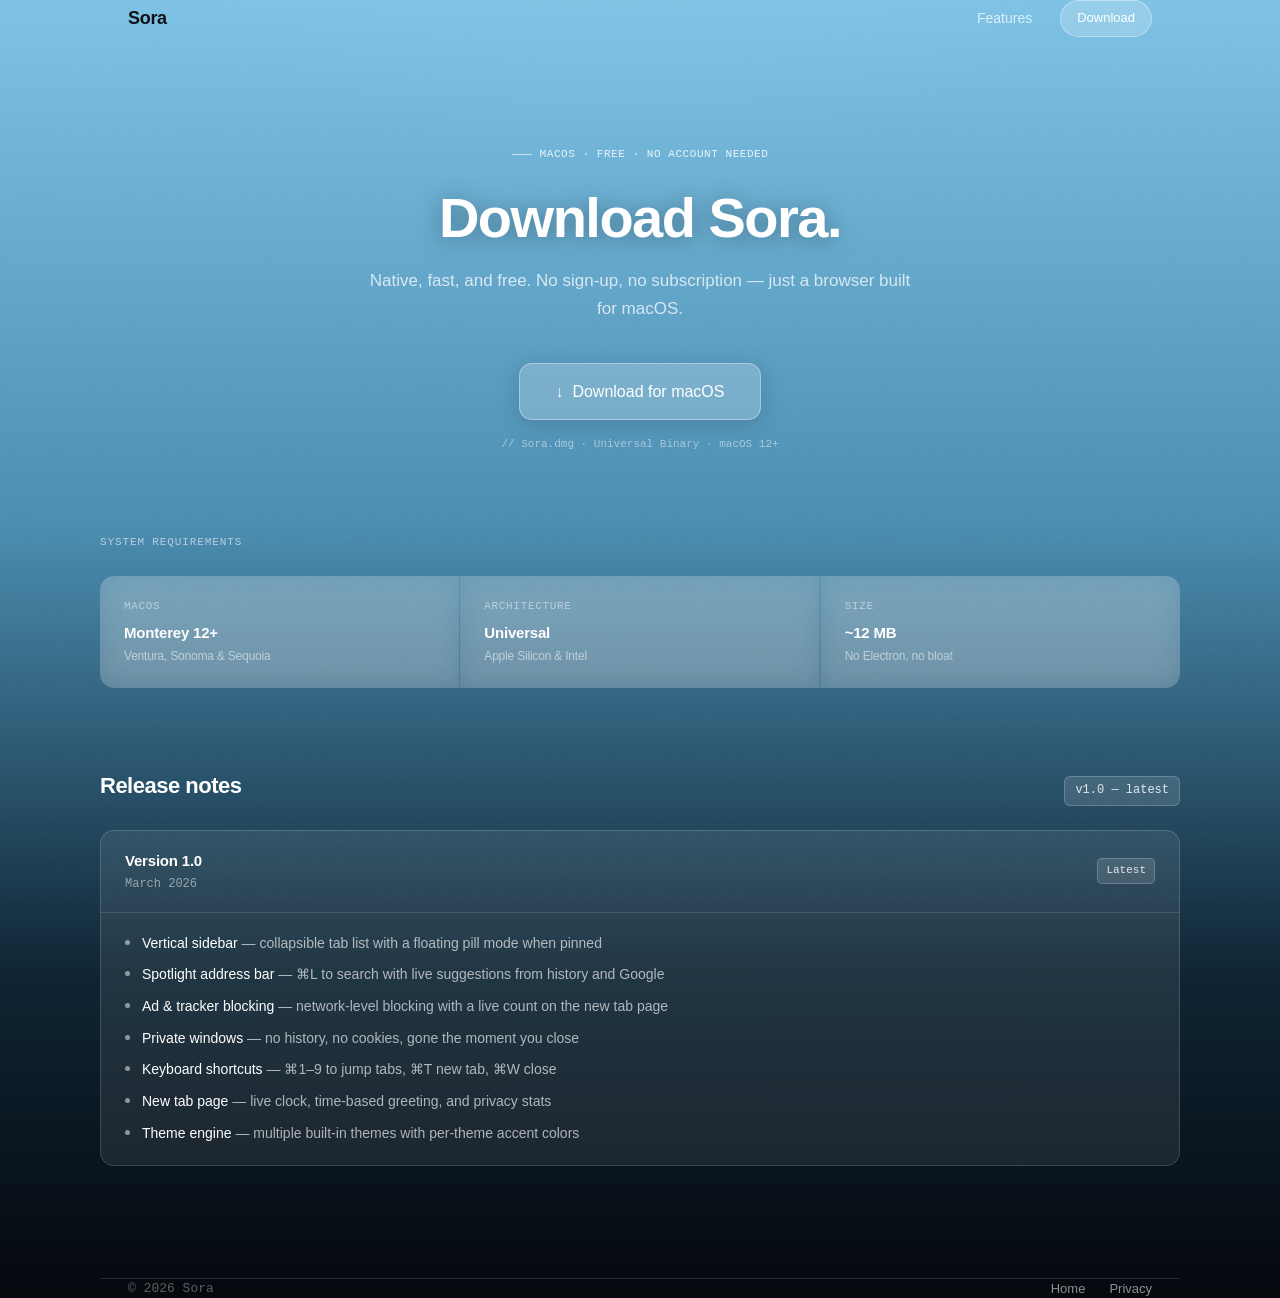
==== download.html @ 9ef70388 "Update download.html" ====
<!doctype html>
<html lang="en">
<head>
  <meta charset="utf-8" />
  <meta name="viewport" content="width=device-width, initial-scale=1" />
  <title>Download Sora — macOS browser</title>
  <meta name="description" content="Download Sora for macOS. Free, native, and built with SwiftUI." />
  <meta property="og:title" content="Download Sora — macOS browser" />
  <meta property="og:description" content="Free, native macOS browser built with SwiftUI." />
  <meta property="og:type" content="website" />
  <link rel="icon" href="favicon.ico" />
  <style>
    /* ── Tokens ─────────────────────────────────────────── */
    :root {
      --bg:        #0b0d12;
      --bg2:       rgba(0,0,0,0.2);
      --border:    rgba(255,255,255,0.12);
      --text:      #0d1117;
      --muted:     rgba(10,20,40,0.65);
      --accent:    #1a56db;
      --accent2:   #1e3a8a;
      --radius:    14px;
      --mono:      'SF Mono', 'Fira Code', 'Cascadia Code', monospace;
    }

    *, *::before, *::after { box-sizing: border-box; margin: 0; padding: 0; }
    html { scroll-behavior: smooth; }
    body {
      background:
        radial-gradient(800px 500px at 50% -10%, rgba(140,200,230,.35), transparent 60%),
        linear-gradient(
          to bottom,
          #7ec3e6 0%,
          #4c8fb3 40%,
          #0f2534 75%,
          #05080d 100%
        );
      color: var(--text);
      font-family: -apple-system, 'Helvetica Neue', sans-serif;
      font-size: 16px;
      line-height: 1.6;
      -webkit-font-smoothing: antialiased;
      overflow-x: hidden;
    }
    a { color: inherit; text-decoration: none; }

    .wrap { max-width: 1080px; margin: 0 auto; padding: 0 28px; }

    header {
      display: flex;
      align-items: center;
      justify-content: space-between;
      padding-top: 28px;
      padding-bottom: 28px;
    }
    .brand { font-size: 18px; font-weight: 600; letter-spacing: -0.3px; color: var(--text); opacity: 0; animation: fadeUp 0.5s ease forwards; }
    nav { display: flex; align-items: center; gap: 28px; opacity: 0; animation: fadeUp 0.5s ease 0.1s forwards; }
    nav a { font-size: 14px; color: rgba(255,255,255,0.75); transition: color 0.2s; }
    nav a:hover { color: #ffffff; }
    nav .pill {
      background: rgba(255,255,255,0.2);
      border: 1px solid rgba(255,255,255,0.35);
      backdrop-filter: blur(12px);
      -webkit-backdrop-filter: blur(12px);
      color: #ffffff;
      padding: 7px 16px;
      border-radius: 999px;
      font-size: 13px;
      font-weight: 500;
      transition: background 0.2s, border-color 0.2s;
    }
    nav .pill:hover { background: rgba(255,255,255,0.3); border-color: rgba(255,255,255,0.5); }

    .btn {
      display: inline-flex;
      align-items: center;
      justify-content: center;
      gap: 8px;
      padding: 12px 24px;
      border-radius: 10px;
      font-size: 14px;
      font-weight: 500;
      transition: transform 0.15s, box-shadow 0.15s;
      cursor: pointer;
      white-space: nowrap;
    }
    .btn:hover { transform: translateY(-1px); }
    .btn:active { transform: translateY(0); }
    .btn.primary {
      background: rgba(255,255,255,0.2);
      color: #ffffff;
      border: 1px solid rgba(255,255,255,0.35);
      backdrop-filter: blur(12px);
      -webkit-backdrop-filter: blur(12px);
      box-shadow: 0 4px 24px rgba(0,0,0,0.15);
    }
    .btn.primary:hover { background: rgba(255,255,255,0.3); border-color: rgba(255,255,255,0.5); box-shadow: 0 8px 32px rgba(0,0,0,0.2); }
    .btn.ghost {
      background: rgba(255,255,255,0.08);
      color: rgba(255,255,255,0.85);
      border: 1px solid rgba(255,255,255,0.2);
      backdrop-filter: blur(12px);
      -webkit-backdrop-filter: blur(12px);
    }
    .btn.ghost:hover { background: rgba(255,255,255,0.18); color: #ffffff; border-color: rgba(255,255,255,0.4); }
    .btn.full { width: 100%; justify-content: center; }
    .btn.large { padding: 15px 36px; font-size: 16px; border-radius: 13px; }

    .fine { font-size: 11px; color: rgba(255,255,255,0.5); font-family: var(--mono); }

    /* Cards */
    .card {
      background: rgba(255,255,255,0.1);
      border: 1px solid rgba(255,255,255,0.2);
      border-radius: var(--radius);
      padding: 28px;
      backdrop-filter: blur(12px);
      -webkit-backdrop-filter: blur(12px);
      transition: border-color 0.2s, transform 0.2s;
      position: relative;
      overflow: hidden;
    }
    .card::before {
      content: '';
      position: absolute;
      top: 0; left: 0; right: 0;
      height: 1px;
      background: linear-gradient(90deg, transparent, rgba(255,255,255,0.3), transparent);
      opacity: 0;
      transition: opacity 0.3s;
    }
    .card:hover { border-color: rgba(255,255,255,0.4); transform: translateY(-2px); }
    .card:hover::before { opacity: 1; }
    .card h3 { font-size: 16px; font-weight: 600; letter-spacing: -0.2px; margin-bottom: 8px; color: #ffffff; }
    .card p { font-size: 14px; color: rgba(255,255,255,0.65); line-height: 1.6; }

    footer {
      border-top: 1px solid rgba(255,255,255,0.12);
      padding: 32px 0;
      display: flex;
      align-items: center;
      justify-content: space-between;
    }
    .copy { font-size: 13px; font-family: var(--mono); color: rgba(255,255,255,0.35); }
    .footerLinks { display: flex; gap: 24px; }
    .footerLinks a { font-size: 13px; color: rgba(255,255,255,0.55); transition: color 0.2s; }
    .footerLinks a:hover { color: #ffffff; }

    body::after {
      content: '';
      position: fixed;
      inset: 0;
      background-image: url("data:image/svg+xml,%3Csvg viewBox='0 0 256 256' xmlns='http://www.w3.org/2000/svg'%3E%3Cfilter id='noise'%3E%3CfeTurbulence type='fractalNoise' baseFrequency='0.9' numOctaves='4' stitchTiles='stitch'/%3E%3C/filter%3E%3Crect width='100%25' height='100%25' filter='url(%23noise)' opacity='0.04'/%3E%3C/svg%3E");
      pointer-events: none;
      opacity: 0.35;
      z-index: 999;
    }

    @keyframes fadeUp {
      from { opacity: 0; transform: translateY(14px); }
      to   { opacity: 1; transform: translateY(0); }
    }

    @media (max-width: 768px) {
      footer { flex-direction: column; gap: 16px; text-align: center; }
    }

    /* ── Download page ── */
    .downloadHero {
      padding: 100px 0 80px;
      text-align: center;
      max-width: 560px;
      margin: 0 auto;
    }
    .downloadHero .tag { justify-content: center; margin-bottom: 24px; }
    .downloadHero h1 {
      font-size: clamp(36px, 5vw, 56px);
      font-weight: 700;
      letter-spacing: -1.5px;
      line-height: 1.1;
      margin-bottom: 18px;
      color: #ffffff;
      text-shadow: 0 2px 24px rgba(0,0,0,0.35);
      opacity: 0;
      animation: fadeUp 0.55s ease 0.18s forwards;
    }
    .downloadHero h1 em { font-style: normal; }
    .downloadHero .sub { max-width: 100%; text-align: center; margin-bottom: 40px; color: rgba(255,255,255,0.75); font-size: 17px; line-height: 1.65; opacity: 0; animation: fadeUp 0.55s ease 0.26s forwards; }
    .downloadHero .cta { justify-content: center; margin-bottom: 16px; opacity: 0; animation: fadeUp 0.55s ease 0.33s forwards; }
    .downloadHero .fine { text-align: center; opacity: 0; animation: fadeUp 0.5s ease 0.40s forwards; }

    .tag {
      display: inline-flex;
      align-items: center;
      gap: 8px;
      font-family: var(--mono);
      font-size: 11px;
      color: rgba(255,255,255,0.85);
      letter-spacing: 0.05em;
      text-transform: uppercase;
      margin-bottom: 20px;
      opacity: 0;
      animation: fadeUp 0.5s ease 0.1s forwards;
    }
    .tag::before { content: ''; width: 20px; height: 1px; background: rgba(255,255,255,0.6); }

    .requirements { padding: 0 0 80px; opacity: 0; animation: fadeUp 0.55s ease 0.45s forwards; }
    .sectionLabel { font-family: var(--mono); font-size: 11px; color: rgba(255,255,255,0.6); text-transform: uppercase; letter-spacing: 0.08em; margin-bottom: 24px; }

    .reqGrid {
      display: grid; grid-template-columns: repeat(3,1fr);
      gap: 1px; background: rgba(255,255,255,0.12);
      border-radius: 14px; overflow: hidden;
    }
    .reqItem { background: rgba(255,255,255,0.08); backdrop-filter: blur(12px); -webkit-backdrop-filter: blur(12px); padding: 22px 24px; }
    .reqItem .k { font-size: 11px; font-family: var(--mono); color: rgba(255,255,255,0.5); text-transform: uppercase; letter-spacing: 0.06em; margin-bottom: 6px; }
    .reqItem .v { font-size: 15px; font-weight: 600; color: #ffffff; letter-spacing: -0.2px; }
    .reqItem .v small { font-size: 12px; font-weight: 400; color: rgba(255,255,255,0.55); display: block; margin-top: 2px; }

    .changelog { padding: 0 0 100px; opacity: 0; animation: fadeUp 0.55s ease 0.52s forwards; }
    .changelogHeader { display: flex; align-items: baseline; justify-content: space-between; margin-bottom: 24px; }
    .changelogHeader h2 { font-size: 22px; font-weight: 700; letter-spacing: -0.5px; color: #ffffff; }
    .versionBadge { font-family: var(--mono); font-size: 12px; color: rgba(255,255,255,0.85); background: rgba(255,255,255,0.12); border: 1px solid rgba(255,255,255,0.2); padding: 4px 10px; border-radius: 6px; }

    .release { background: rgba(255,255,255,0.08); border: 1px solid rgba(255,255,255,0.15); border-radius: 14px; overflow: hidden; margin-bottom: 12px; backdrop-filter: blur(12px); -webkit-backdrop-filter: blur(12px); }
    .releaseHeader { display: flex; align-items: center; justify-content: space-between; padding: 18px 24px; border-bottom: 1px solid rgba(255,255,255,0.12); }
    .releaseVersion { font-size: 15px; font-weight: 600; letter-spacing: -0.2px; color: #ffffff; }
    .releaseDate { font-size: 12px; font-family: var(--mono); color: rgba(255,255,255,0.5); margin-top: 2px; }
    .releaseLatest { font-size: 11px; font-family: var(--mono); color: rgba(255,255,255,0.85); background: rgba(255,255,255,0.12); border: 1px solid rgba(255,255,255,0.2); padding: 3px 8px; border-radius: 5px; }
    .releaseBody { padding: 20px 24px; display: flex; flex-direction: column; gap: 10px; }
    .releaseItem { display: flex; align-items: flex-start; gap: 12px; font-size: 14px; color: rgba(255,255,255,0.65); line-height: 1.55; }
    .releaseItem::before { content: ''; width: 5px; height: 5px; border-radius: 50%; background: rgba(255,255,255,0.5); margin-top: 7px; flex-shrink: 0; }
    .releaseItem strong { color: #ffffff; font-weight: 500; }

    @media (max-width: 768px) {
      .reqGrid { grid-template-columns: 1fr 1fr; }
      .changelogHeader { flex-direction: column; gap: 12px; }
    }
    @media (max-width: 480px) { .reqGrid { grid-template-columns: 1fr; } }
  </style>
</head>
<body>

  <header class="wrap">
    <a class="brand" href="index.html">Sora</a>
    <nav aria-label="Main navigation">
      <a href="index.html#features">Features</a>
      <a class="pill" href="download.html" aria-current="page">Download</a>
    </nav>
  </header>

  <main>
    <section class="downloadHero wrap">
      <div class="tag" aria-hidden="true">macOS · Free · No account needed</div>
      <h1>Download <em>Sora.</em></h1>
      <p class="sub">Native, fast, and free. No sign-up, no subscription — just a browser built for macOS.</p>
      <div class="cta">
        <a class="btn primary large" href="Sora.dmg" download>↓ &nbsp;Download for macOS</a>
      </div>
      <p class="fine">// Sora.dmg · Universal Binary · macOS 12+</p>
    </section>

    <section class="requirements wrap">
      <p class="sectionLabel">System Requirements</p>
      <div class="reqGrid">
        <div class="reqItem">
          <div class="k">macOS</div>
          <div class="v">Monterey 12+<small>Ventura, Sonoma &amp; Sequoia</small></div>
        </div>
        <div class="reqItem">
          <div class="k">Architecture</div>
          <div class="v">Universal<small>Apple Silicon &amp; Intel</small></div>
        </div>
        <div class="reqItem">
          <div class="k">Size</div>
          <div class="v">~12 MB<small>No Electron, no bloat</small></div>
        </div>
      </div>
    </section>

    <section class="changelog wrap">
      <div class="changelogHeader">
        <h2>Release notes</h2>
        <span class="versionBadge">v1.0 — latest</span>
      </div>
      <div class="release">
        <div class="releaseHeader">
          <div>
            <div class="releaseVersion">Version 1.0</div>
            <div class="releaseDate">March 2026</div>
          </div>
          <span class="releaseLatest">Latest</span>
        </div>
        <div class="releaseBody">
          <div class="releaseItem"><span><strong>Vertical sidebar</strong> — collapsible tab list with a floating pill mode when pinned</span></div>
          <div class="releaseItem"><span><strong>Spotlight address bar</strong> — ⌘L to search with live suggestions from history and Google</span></div>
          <div class="releaseItem"><span><strong>Ad &amp; tracker blocking</strong> — network-level blocking with a live count on the new tab page</span></div>
          <div class="releaseItem"><span><strong>Private windows</strong> — no history, no cookies, gone the moment you close</span></div>
          <div class="releaseItem"><span><strong>Keyboard shortcuts</strong> — ⌘1–9 to jump tabs, ⌘T new tab, ⌘W close</span></div>
          <div class="releaseItem"><span><strong>New tab page</strong> — live clock, time-based greeting, and privacy stats</span></div>
          <div class="releaseItem"><span><strong>Theme engine</strong> — multiple built-in themes with per-theme accent colors</span></div>
        </div>
      </div>
    </section>
  </main>

  <footer class="wrap">
    <p class="copy">© 2026 Sora</p>
    <nav class="footerLinks" aria-label="Footer navigation">
      <a href="index.html">Home</a>
      <a href="privacy.html">Privacy</a>
    </nav>
  </footer>

</body>
</html>
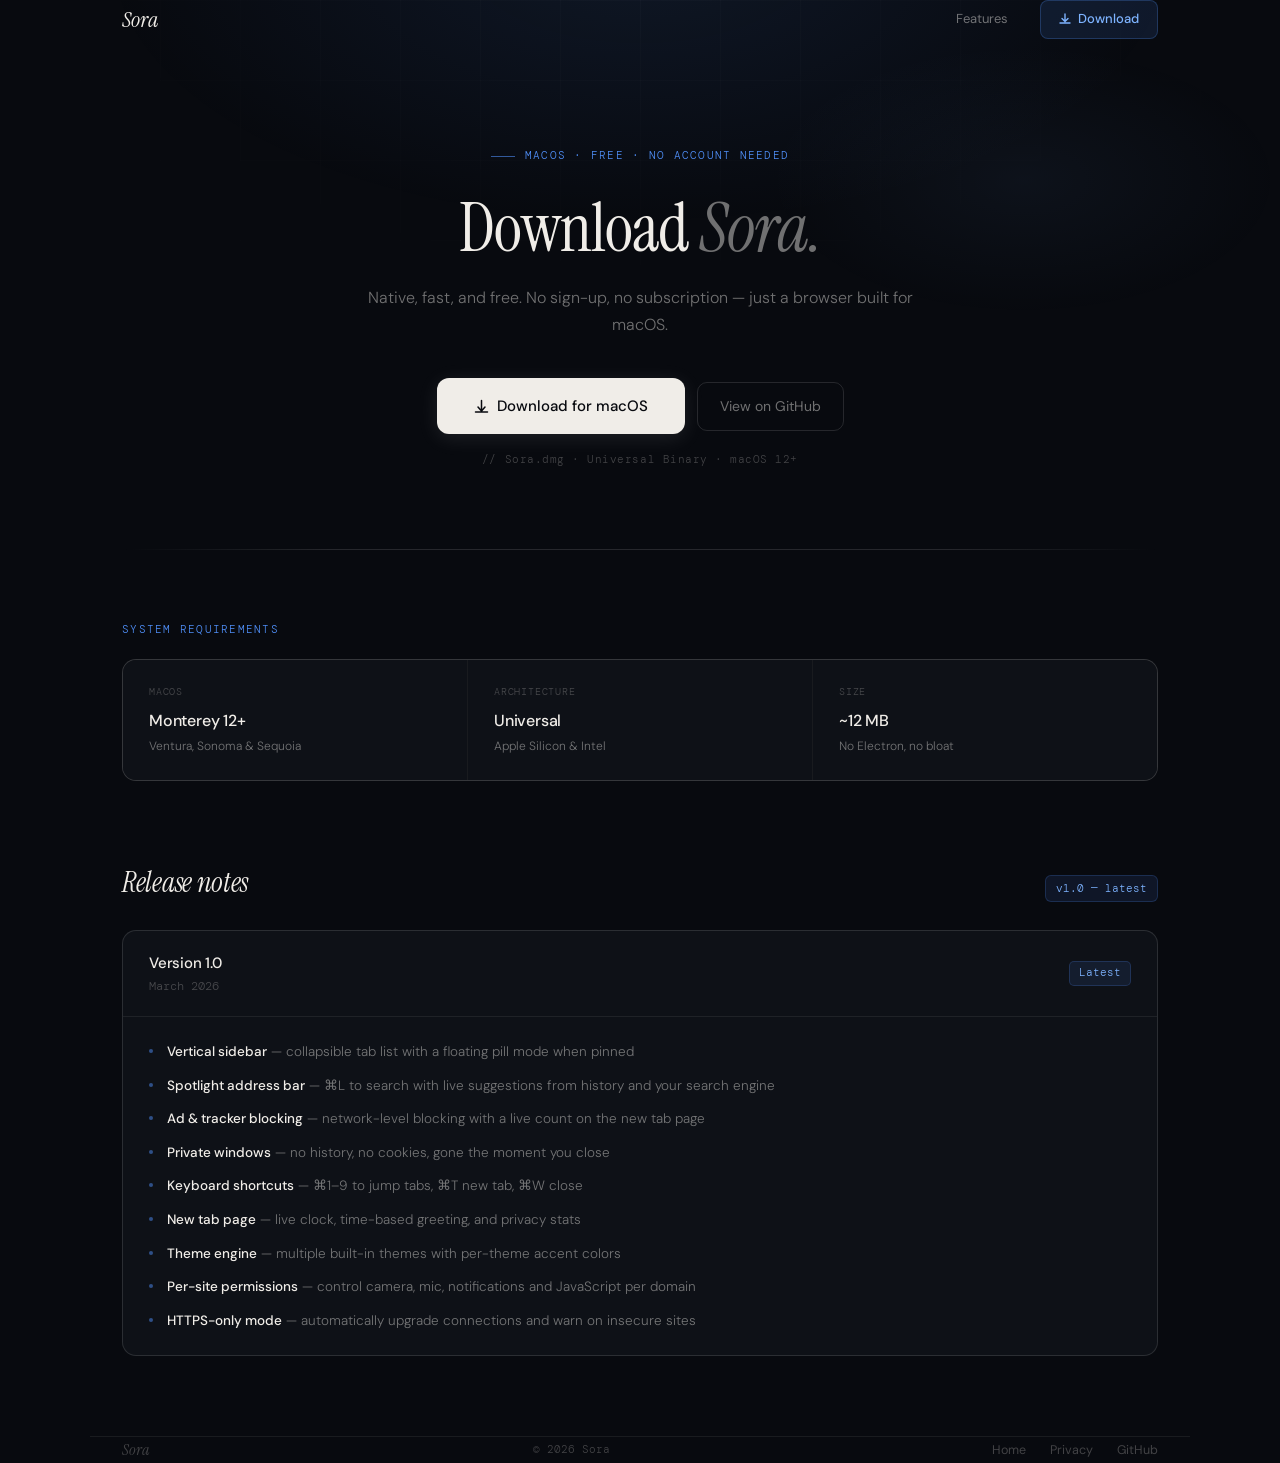
==== commit 944d6c2e: "Update download.html" ====
--- a/download.html
+++ b/download.html
@@ -9,308 +9,507 @@
   <meta property="og:description" content="Free, native macOS browser built with SwiftUI." />
   <meta property="og:type" content="website" />
   <link rel="icon" href="favicon.ico" />
+  <link rel="preconnect" href="https://fonts.googleapis.com" />
+  <link rel="preconnect" href="https://fonts.gstatic.com" crossorigin />
+  <link href="https://fonts.googleapis.com/css2?family=Instrument+Serif:ital@0;1&family=DM+Sans:wght@300;400;500&family=DM+Mono:wght@400;500&display=swap" rel="stylesheet" />
   <style>
-    /* ── Tokens ─────────────────────────────────────────── */
     :root {
-      --bg:        #0b0d12;
-      --bg2:       rgba(0,0,0,0.2);
-      --border:    rgba(255,255,255,0.12);
-      --text:      #0d1117;
-      --muted:     rgba(10,20,40,0.65);
-      --accent:    #1a56db;
-      --accent2:   #1e3a8a;
-      --radius:    14px;
-      --mono:      'SF Mono', 'Fira Code', 'Cascadia Code', monospace;
+      --bg:       #080a0f;
+      --surface:  #0e1117;
+      --border:   rgba(255,255,255,0.07);
+      --border2:  rgba(255,255,255,0.12);
+      --text:     #f0ede8;
+      --muted:    rgba(240,237,232,0.45);
+      --dim:      rgba(240,237,232,0.25);
+      --accent:   #4f8ef7;
+      --accent2:  #7eb3ff;
+      --radius:   16px;
+      --mono:     'DM Mono', monospace;
+      --serif:    'Instrument Serif', Georgia, serif;
+      --sans:     'DM Sans', sans-serif;
     }
 
     *, *::before, *::after { box-sizing: border-box; margin: 0; padding: 0; }
     html { scroll-behavior: smooth; }
+
     body {
-      background:
-        radial-gradient(800px 500px at 50% -10%, rgba(140,200,230,.35), transparent 60%),
-        linear-gradient(
-          to bottom,
-          #7ec3e6 0%,
-          #4c8fb3 40%,
-          #0f2534 75%,
-          #05080d 100%
-        );
-      color: var(--text);
-      font-family: -apple-system, 'Helvetica Neue', sans-serif;
+      background-color: var(--bg);
+      color: var(--text);
+      font-family: var(--sans);
       font-size: 16px;
       line-height: 1.6;
+      font-weight: 300;
       -webkit-font-smoothing: antialiased;
       overflow-x: hidden;
     }
+
     a { color: inherit; text-decoration: none; }
-
-    .wrap { max-width: 1080px; margin: 0 auto; padding: 0 28px; }
-
+    a:focus-visible { outline: 2px solid var(--accent); outline-offset: 3px; border-radius: 4px; }
+
+    .bg-layer {
+      position: fixed;
+      inset: 0;
+      pointer-events: none;
+      z-index: 0;
+    }
+    .bg-layer::before {
+      content: '';
+      position: absolute;
+      inset: 0;
+      background:
+        radial-gradient(ellipse 70% 50% at 50% -5%, rgba(79,142,247,0.1) 0%, transparent 60%),
+        radial-gradient(ellipse 40% 30% at 80% 20%, rgba(126,179,255,0.05) 0%, transparent 50%);
+    }
+    .bg-layer::after {
+      content: '';
+      position: absolute;
+      inset: 0;
+      background-image:
+        linear-gradient(rgba(255,255,255,0.02) 1px, transparent 1px),
+        linear-gradient(90deg, rgba(255,255,255,0.02) 1px, transparent 1px);
+      background-size: 80px 80px;
+      mask-image: radial-gradient(ellipse 80% 60% at 50% 0%, black 0%, transparent 70%);
+    }
+
+    .wrap {
+      max-width: 1100px;
+      margin: 0 auto;
+      padding: 0 32px;
+      position: relative;
+      z-index: 1;
+    }
+
+    /* ── Header ── */
     header {
       display: flex;
       align-items: center;
       justify-content: space-between;
-      padding-top: 28px;
-      padding-bottom: 28px;
-    }
-    .brand { font-size: 18px; font-weight: 600; letter-spacing: -0.3px; color: var(--text); opacity: 0; animation: fadeUp 0.5s ease forwards; }
-    nav { display: flex; align-items: center; gap: 28px; opacity: 0; animation: fadeUp 0.5s ease 0.1s forwards; }
-    nav a { font-size: 14px; color: rgba(255,255,255,0.75); transition: color 0.2s; }
-    nav a:hover { color: #ffffff; }
-    nav .pill {
-      background: rgba(255,255,255,0.2);
-      border: 1px solid rgba(255,255,255,0.35);
-      backdrop-filter: blur(12px);
-      -webkit-backdrop-filter: blur(12px);
-      color: #ffffff;
-      padding: 7px 16px;
-      border-radius: 999px;
-      font-size: 13px;
-      font-weight: 500;
-      transition: background 0.2s, border-color 0.2s;
-    }
-    nav .pill:hover { background: rgba(255,255,255,0.3); border-color: rgba(255,255,255,0.5); }
-
+      padding: 32px 0;
+      opacity: 0;
+      animation: fadeDown 0.6s ease 0.1s forwards;
+    }
+    .brand {
+      font-family: var(--serif);
+      font-size: 22px;
+      font-style: italic;
+      color: var(--text);
+    }
+    nav { display: flex; align-items: center; gap: 32px; }
+    nav a { font-size: 13px; font-weight: 400; color: var(--muted); transition: color 0.2s; }
+    nav a:hover { color: var(--text); }
+    .nav-download {
+      display: inline-flex;
+      align-items: center;
+      gap: 7px;
+      padding: 8px 18px;
+      border-radius: 8px;
+      background: rgba(79,142,247,0.12);
+      border: 1px solid rgba(79,142,247,0.25);
+      color: var(--accent2) !important;
+      font-size: 13px !important;
+      font-weight: 500 !important;
+      transition: background 0.2s, border-color 0.2s !important;
+    }
+    .nav-download:hover {
+      background: rgba(79,142,247,0.2) !important;
+      border-color: rgba(79,142,247,0.4) !important;
+      color: #fff !important;
+    }
+
+    /* ── Buttons ── */
     .btn {
       display: inline-flex;
       align-items: center;
       justify-content: center;
       gap: 8px;
-      padding: 12px 24px;
+      padding: 12px 22px;
       border-radius: 10px;
       font-size: 14px;
-      font-weight: 500;
-      transition: transform 0.15s, box-shadow 0.15s;
+      font-weight: 400;
+      font-family: var(--sans);
+      border: 1px solid transparent;
+      transition: transform 0.15s, box-shadow 0.2s, background 0.2s, border-color 0.2s;
       cursor: pointer;
       white-space: nowrap;
     }
     .btn:hover { transform: translateY(-1px); }
     .btn:active { transform: translateY(0); }
-    .btn.primary {
-      background: rgba(255,255,255,0.2);
-      color: #ffffff;
-      border: 1px solid rgba(255,255,255,0.35);
-      backdrop-filter: blur(12px);
-      -webkit-backdrop-filter: blur(12px);
-      box-shadow: 0 4px 24px rgba(0,0,0,0.15);
-    }
-    .btn.primary:hover { background: rgba(255,255,255,0.3); border-color: rgba(255,255,255,0.5); box-shadow: 0 8px 32px rgba(0,0,0,0.2); }
-    .btn.ghost {
-      background: rgba(255,255,255,0.08);
-      color: rgba(255,255,255,0.85);
-      border: 1px solid rgba(255,255,255,0.2);
-      backdrop-filter: blur(12px);
-      -webkit-backdrop-filter: blur(12px);
-    }
-    .btn.ghost:hover { background: rgba(255,255,255,0.18); color: #ffffff; border-color: rgba(255,255,255,0.4); }
-    .btn.full { width: 100%; justify-content: center; }
-    .btn.large { padding: 15px 36px; font-size: 16px; border-radius: 13px; }
-
-    .fine { font-size: 11px; color: rgba(255,255,255,0.5); font-family: var(--mono); }
-
-    /* Cards */
-    .card {
-      background: rgba(255,255,255,0.1);
-      border: 1px solid rgba(255,255,255,0.2);
-      border-radius: var(--radius);
-      padding: 28px;
-      backdrop-filter: blur(12px);
-      -webkit-backdrop-filter: blur(12px);
-      transition: border-color 0.2s, transform 0.2s;
-      position: relative;
-      overflow: hidden;
-    }
-    .card::before {
-      content: '';
-      position: absolute;
-      top: 0; left: 0; right: 0;
-      height: 1px;
-      background: linear-gradient(90deg, transparent, rgba(255,255,255,0.3), transparent);
-      opacity: 0;
-      transition: opacity 0.3s;
-    }
-    .card:hover { border-color: rgba(255,255,255,0.4); transform: translateY(-2px); }
-    .card:hover::before { opacity: 1; }
-    .card h3 { font-size: 16px; font-weight: 600; letter-spacing: -0.2px; margin-bottom: 8px; color: #ffffff; }
-    .card p { font-size: 14px; color: rgba(255,255,255,0.65); line-height: 1.6; }
-
-    footer {
-      border-top: 1px solid rgba(255,255,255,0.12);
-      padding: 32px 0;
-      display: flex;
-      align-items: center;
-      justify-content: space-between;
-    }
-    .copy { font-size: 13px; font-family: var(--mono); color: rgba(255,255,255,0.35); }
-    .footerLinks { display: flex; gap: 24px; }
-    .footerLinks a { font-size: 13px; color: rgba(255,255,255,0.55); transition: color 0.2s; }
-    .footerLinks a:hover { color: #ffffff; }
-
-    body::after {
-      content: '';
-      position: fixed;
-      inset: 0;
-      background-image: url("data:image/svg+xml,%3Csvg viewBox='0 0 256 256' xmlns='http://www.w3.org/2000/svg'%3E%3Cfilter id='noise'%3E%3CfeTurbulence type='fractalNoise' baseFrequency='0.9' numOctaves='4' stitchTiles='stitch'/%3E%3C/filter%3E%3Crect width='100%25' height='100%25' filter='url(%23noise)' opacity='0.04'/%3E%3C/svg%3E");
-      pointer-events: none;
-      opacity: 0.35;
-      z-index: 999;
-    }
-
-    @keyframes fadeUp {
-      from { opacity: 0; transform: translateY(14px); }
-      to   { opacity: 1; transform: translateY(0); }
-    }
-
-    @media (max-width: 768px) {
-      footer { flex-direction: column; gap: 16px; text-align: center; }
-    }
-
-    /* ── Download page ── */
-    .downloadHero {
+    .btn-primary {
+      background: var(--text);
+      color: var(--bg);
+      font-weight: 500;
+      box-shadow: 0 4px 20px rgba(240,237,232,0.1);
+    }
+    .btn-primary:hover { background: #fff; box-shadow: 0 8px 32px rgba(240,237,232,0.18); }
+    .btn-ghost {
+      background: transparent;
+      color: var(--muted);
+      border-color: var(--border2);
+    }
+    .btn-ghost:hover { background: rgba(255,255,255,0.05); color: var(--text); border-color: rgba(255,255,255,0.2); }
+    .btn-large { padding: 15px 36px; font-size: 15px; border-radius: 12px; }
+
+    /* ── Download Hero ── */
+    .download-hero {
       padding: 100px 0 80px;
       text-align: center;
-      max-width: 560px;
+      max-width: 580px;
       margin: 0 auto;
     }
-    .downloadHero .tag { justify-content: center; margin-bottom: 24px; }
-    .downloadHero h1 {
-      font-size: clamp(36px, 5vw, 56px);
-      font-weight: 700;
-      letter-spacing: -1.5px;
-      line-height: 1.1;
+
+    .hero-kicker {
+      display: inline-flex;
+      align-items: center;
+      gap: 10px;
+      font-family: var(--mono);
+      font-size: 10.5px;
+      color: var(--accent);
+      letter-spacing: 0.12em;
+      text-transform: uppercase;
+      margin-bottom: 28px;
+      opacity: 0;
+      animation: fadeUp 0.6s ease 0.2s forwards;
+    }
+    .hero-kicker::before {
+      content: '';
+      width: 24px;
+      height: 1px;
+      background: currentColor;
+      opacity: 0.6;
+    }
+
+    .download-hero h1 {
+      font-family: var(--serif);
+      font-size: clamp(44px, 6vw, 68px);
+      font-weight: 400;
+      line-height: 1.05;
+      letter-spacing: -1px;
+      color: var(--text);
+      margin-bottom: 20px;
+      opacity: 0;
+      animation: fadeUp 0.65s ease 0.28s forwards;
+    }
+    .download-hero h1 em {
+      font-style: italic;
+      color: var(--muted);
+    }
+
+    .download-hero .sub {
+      font-size: 16px;
+      color: var(--muted);
+      line-height: 1.7;
+      font-weight: 300;
+      margin-bottom: 40px;
+      opacity: 0;
+      animation: fadeUp 0.65s ease 0.36s forwards;
+    }
+
+    .download-cta {
+      display: flex;
+      align-items: center;
+      justify-content: center;
+      gap: 12px;
       margin-bottom: 18px;
-      color: #ffffff;
-      text-shadow: 0 2px 24px rgba(0,0,0,0.35);
-      opacity: 0;
-      animation: fadeUp 0.55s ease 0.18s forwards;
-    }
-    .downloadHero h1 em { font-style: normal; }
-    .downloadHero .sub { max-width: 100%; text-align: center; margin-bottom: 40px; color: rgba(255,255,255,0.75); font-size: 17px; line-height: 1.65; opacity: 0; animation: fadeUp 0.55s ease 0.26s forwards; }
-    .downloadHero .cta { justify-content: center; margin-bottom: 16px; opacity: 0; animation: fadeUp 0.55s ease 0.33s forwards; }
-    .downloadHero .fine { text-align: center; opacity: 0; animation: fadeUp 0.5s ease 0.40s forwards; }
-
-    .tag {
-      display: inline-flex;
-      align-items: center;
-      gap: 8px;
+      opacity: 0;
+      animation: fadeUp 0.65s ease 0.44s forwards;
+    }
+
+    .fine {
+      font-family: var(--mono);
+      font-size: 10.5px;
+      color: var(--dim);
+      letter-spacing: 0.05em;
+      opacity: 0;
+      animation: fadeUp 0.6s ease 0.52s forwards;
+    }
+
+    /* ── Divider ── */
+    .divider {
+      height: 1px;
+      background: linear-gradient(90deg, transparent, var(--border2) 20%, var(--border2) 80%, transparent);
+      margin-bottom: 72px;
+      position: relative;
+      z-index: 1;
+    }
+
+    /* ── Requirements ── */
+    .section-label {
+      font-family: var(--mono);
+      font-size: 10.5px;
+      color: var(--accent);
+      text-transform: uppercase;
+      letter-spacing: 0.12em;
+      margin-bottom: 20px;
+    }
+
+    .req-grid {
+      display: grid;
+      grid-template-columns: repeat(3, 1fr);
+      gap: 1px;
+      background: var(--border);
+      border: 1px solid var(--border2);
+      border-radius: 14px;
+      overflow: hidden;
+      margin-bottom: 80px;
+    }
+    .req-item {
+      background: var(--surface);
+      padding: 24px 26px;
+      transition: background 0.2s;
+    }
+    .req-item:hover { background: rgba(255,255,255,0.03); }
+    .req-item .k {
+      font-family: var(--mono);
+      font-size: 10px;
+      color: var(--dim);
+      text-transform: uppercase;
+      letter-spacing: 0.08em;
+      margin-bottom: 8px;
+    }
+    .req-item .v {
+      font-size: 16px;
+      font-weight: 500;
+      color: var(--text);
+      letter-spacing: -0.2px;
+    }
+    .req-item .v small {
+      display: block;
+      font-size: 12px;
+      font-weight: 300;
+      color: var(--muted);
+      margin-top: 3px;
+      letter-spacing: 0;
+    }
+
+    /* ── Changelog ── */
+    .changelog-header {
+      display: flex;
+      align-items: baseline;
+      justify-content: space-between;
+      margin-bottom: 24px;
+    }
+    .changelog-header h2 {
+      font-family: var(--serif);
+      font-size: 28px;
+      font-weight: 400;
+      font-style: italic;
+      letter-spacing: -0.3px;
+      color: var(--text);
+    }
+    .version-badge {
       font-family: var(--mono);
       font-size: 11px;
-      color: rgba(255,255,255,0.85);
-      letter-spacing: 0.05em;
-      text-transform: uppercase;
-      margin-bottom: 20px;
-      opacity: 0;
-      animation: fadeUp 0.5s ease 0.1s forwards;
-    }
-    .tag::before { content: ''; width: 20px; height: 1px; background: rgba(255,255,255,0.6); }
-
-    .requirements { padding: 0 0 80px; opacity: 0; animation: fadeUp 0.55s ease 0.45s forwards; }
-    .sectionLabel { font-family: var(--mono); font-size: 11px; color: rgba(255,255,255,0.6); text-transform: uppercase; letter-spacing: 0.08em; margin-bottom: 24px; }
-
-    .reqGrid {
-      display: grid; grid-template-columns: repeat(3,1fr);
-      gap: 1px; background: rgba(255,255,255,0.12);
-      border-radius: 14px; overflow: hidden;
-    }
-    .reqItem { background: rgba(255,255,255,0.08); backdrop-filter: blur(12px); -webkit-backdrop-filter: blur(12px); padding: 22px 24px; }
-    .reqItem .k { font-size: 11px; font-family: var(--mono); color: rgba(255,255,255,0.5); text-transform: uppercase; letter-spacing: 0.06em; margin-bottom: 6px; }
-    .reqItem .v { font-size: 15px; font-weight: 600; color: #ffffff; letter-spacing: -0.2px; }
-    .reqItem .v small { font-size: 12px; font-weight: 400; color: rgba(255,255,255,0.55); display: block; margin-top: 2px; }
-
-    .changelog { padding: 0 0 100px; opacity: 0; animation: fadeUp 0.55s ease 0.52s forwards; }
-    .changelogHeader { display: flex; align-items: baseline; justify-content: space-between; margin-bottom: 24px; }
-    .changelogHeader h2 { font-size: 22px; font-weight: 700; letter-spacing: -0.5px; color: #ffffff; }
-    .versionBadge { font-family: var(--mono); font-size: 12px; color: rgba(255,255,255,0.85); background: rgba(255,255,255,0.12); border: 1px solid rgba(255,255,255,0.2); padding: 4px 10px; border-radius: 6px; }
-
-    .release { background: rgba(255,255,255,0.08); border: 1px solid rgba(255,255,255,0.15); border-radius: 14px; overflow: hidden; margin-bottom: 12px; backdrop-filter: blur(12px); -webkit-backdrop-filter: blur(12px); }
-    .releaseHeader { display: flex; align-items: center; justify-content: space-between; padding: 18px 24px; border-bottom: 1px solid rgba(255,255,255,0.12); }
-    .releaseVersion { font-size: 15px; font-weight: 600; letter-spacing: -0.2px; color: #ffffff; }
-    .releaseDate { font-size: 12px; font-family: var(--mono); color: rgba(255,255,255,0.5); margin-top: 2px; }
-    .releaseLatest { font-size: 11px; font-family: var(--mono); color: rgba(255,255,255,0.85); background: rgba(255,255,255,0.12); border: 1px solid rgba(255,255,255,0.2); padding: 3px 8px; border-radius: 5px; }
-    .releaseBody { padding: 20px 24px; display: flex; flex-direction: column; gap: 10px; }
-    .releaseItem { display: flex; align-items: flex-start; gap: 12px; font-size: 14px; color: rgba(255,255,255,0.65); line-height: 1.55; }
-    .releaseItem::before { content: ''; width: 5px; height: 5px; border-radius: 50%; background: rgba(255,255,255,0.5); margin-top: 7px; flex-shrink: 0; }
-    .releaseItem strong { color: #ffffff; font-weight: 500; }
+      color: var(--accent2);
+      background: rgba(79,142,247,0.1);
+      border: 1px solid rgba(79,142,247,0.2);
+      padding: 4px 10px;
+      border-radius: 6px;
+    }
+
+    .release {
+      background: var(--surface);
+      border: 1px solid var(--border2);
+      border-radius: 14px;
+      overflow: hidden;
+      margin-bottom: 80px;
+    }
+    .release-header {
+      display: flex;
+      align-items: center;
+      justify-content: space-between;
+      padding: 20px 26px;
+      border-bottom: 1px solid var(--border);
+    }
+    .release-version {
+      font-size: 15px;
+      font-weight: 500;
+      color: var(--text);
+      letter-spacing: -0.2px;
+    }
+    .release-date {
+      font-family: var(--mono);
+      font-size: 11.5px;
+      color: var(--dim);
+      margin-top: 3px;
+    }
+    .release-latest {
+      font-family: var(--mono);
+      font-size: 10.5px;
+      color: var(--accent2);
+      background: rgba(79,142,247,0.1);
+      border: 1px solid rgba(79,142,247,0.2);
+      padding: 3px 9px;
+      border-radius: 5px;
+    }
+    .release-body {
+      padding: 24px 26px;
+      display: flex;
+      flex-direction: column;
+      gap: 12px;
+    }
+    .release-item {
+      display: flex;
+      align-items: flex-start;
+      gap: 14px;
+      font-size: 13.5px;
+      color: var(--muted);
+      line-height: 1.6;
+      font-weight: 300;
+    }
+    .release-item::before {
+      content: '';
+      width: 4px;
+      height: 4px;
+      border-radius: 50%;
+      background: var(--accent);
+      opacity: 0.5;
+      margin-top: 8px;
+      flex-shrink: 0;
+    }
+    .release-item strong {
+      color: var(--text);
+      font-weight: 500;
+    }
+
+    /* ── Footer ── */
+    footer {
+      border-top: 1px solid var(--border);
+      padding: 32px 0;
+      display: flex;
+      align-items: center;
+      justify-content: space-between;
+      position: relative;
+      z-index: 1;
+    }
+    .footer-brand { font-family: var(--serif); font-style: italic; font-size: 16px; color: var(--dim); }
+    .footer-copy { font-family: var(--mono); font-size: 11px; color: var(--dim); }
+    .footer-links { display: flex; gap: 24px; }
+    .footer-links a { font-size: 12.5px; color: var(--dim); transition: color 0.2s; }
+    .footer-links a:hover { color: var(--muted); }
+
+    /* ── Animations ── */
+    @keyframes fadeUp {
+      from { opacity: 0; transform: translateY(16px); }
+      to   { opacity: 1; transform: translateY(0); }
+    }
+    @keyframes fadeDown {
+      from { opacity: 0; transform: translateY(-8px); }
+      to   { opacity: 1; transform: translateY(0); }
+    }
+
+    .reveal {
+      opacity: 0;
+      transform: translateY(20px);
+      transition: opacity 0.65s ease, transform 0.65s ease;
+    }
+    .reveal.visible { opacity: 1; transform: translateY(0); }
 
     @media (max-width: 768px) {
-      .reqGrid { grid-template-columns: 1fr 1fr; }
-      .changelogHeader { flex-direction: column; gap: 12px; }
-    }
-    @media (max-width: 480px) { .reqGrid { grid-template-columns: 1fr; } }
+      .req-grid { grid-template-columns: 1fr 1fr; }
+      .changelog-header { flex-direction: column; gap: 12px; }
+      footer { flex-direction: column; gap: 16px; text-align: center; }
+      .footer-brand { display: none; }
+    }
+    @media (max-width: 480px) {
+      .req-grid { grid-template-columns: 1fr; }
+      .download-cta { flex-direction: column; }
+      .btn-large { width: 100%; }
+    }
   </style>
 </head>
 <body>
+  <div class="bg-layer" aria-hidden="true"></div>
 
   <header class="wrap">
     <a class="brand" href="index.html">Sora</a>
     <nav aria-label="Main navigation">
       <a href="index.html#features">Features</a>
-      <a class="pill" href="download.html" aria-current="page">Download</a>
+      <a href="download.html" class="nav-download" aria-current="page">
+        <svg width="12" height="12" viewBox="0 0 12 12" fill="none"><path d="M6 1v7M3 5.5l3 3 3-3M1 10h10" stroke="currentColor" stroke-width="1.4" stroke-linecap="round" stroke-linejoin="round"/></svg>
+        Download
+      </a>
     </nav>
   </header>
 
   <main>
-    <section class="downloadHero wrap">
-      <div class="tag" aria-hidden="true">macOS · Free · No account needed</div>
-      <h1>Download <em>Sora.</em></h1>
+    <section class="download-hero wrap" aria-labelledby="download-heading">
+      <div class="hero-kicker" aria-hidden="true">macOS · Free · No account needed</div>
+      <h1 id="download-heading">Download <em>Sora.</em></h1>
       <p class="sub">Native, fast, and free. No sign-up, no subscription — just a browser built for macOS.</p>
-      <div class="cta">
-        <a class="btn primary large" href="Sora.dmg" download>↓ &nbsp;Download for macOS</a>
+      <div class="download-cta">
+        <a class="btn btn-primary btn-large" href="Sora.dmg" download>
+          <svg width="15" height="15" viewBox="0 0 15 15" fill="none"><path d="M7.5 1.5v9M4 8l3.5 4L11 8M1.5 13h12" stroke="currentColor" stroke-width="1.5" stroke-linecap="round" stroke-linejoin="round"/></svg>
+          Download for macOS
+        </a>
+        <a class="btn btn-ghost" href="https://github.com/talb1/Sora-Browser" target="_blank" rel="noopener">View on GitHub</a>
       </div>
       <p class="fine">// Sora.dmg · Universal Binary · macOS 12+</p>
     </section>
 
-    <section class="requirements wrap">
-      <p class="sectionLabel">System Requirements</p>
-      <div class="reqGrid">
-        <div class="reqItem">
+    <div class="wrap"><div class="divider"></div></div>
+
+    <section class="wrap reveal" aria-label="System requirements">
+      <p class="section-label">System Requirements</p>
+      <div class="req-grid">
+        <div class="req-item">
           <div class="k">macOS</div>
           <div class="v">Monterey 12+<small>Ventura, Sonoma &amp; Sequoia</small></div>
         </div>
-        <div class="reqItem">
+        <div class="req-item">
           <div class="k">Architecture</div>
           <div class="v">Universal<small>Apple Silicon &amp; Intel</small></div>
         </div>
-        <div class="reqItem">
+        <div class="req-item">
           <div class="k">Size</div>
           <div class="v">~12 MB<small>No Electron, no bloat</small></div>
         </div>
       </div>
     </section>
 
-    <section class="changelog wrap">
-      <div class="changelogHeader">
+    <section class="wrap reveal" aria-label="Release notes">
+      <div class="changelog-header">
         <h2>Release notes</h2>
-        <span class="versionBadge">v1.0 — latest</span>
+        <span class="version-badge">v1.0 — latest</span>
       </div>
       <div class="release">
-        <div class="releaseHeader">
+        <div class="release-header">
           <div>
-            <div class="releaseVersion">Version 1.0</div>
-            <div class="releaseDate">March 2026</div>
+            <div class="release-version">Version 1.0</div>
+            <div class="release-date">March 2026</div>
           </div>
-          <span class="releaseLatest">Latest</span>
+          <span class="release-latest">Latest</span>
         </div>
-        <div class="releaseBody">
-          <div class="releaseItem"><span><strong>Vertical sidebar</strong> — collapsible tab list with a floating pill mode when pinned</span></div>
-          <div class="releaseItem"><span><strong>Spotlight address bar</strong> — ⌘L to search with live suggestions from history and Google</span></div>
-          <div class="releaseItem"><span><strong>Ad &amp; tracker blocking</strong> — network-level blocking with a live count on the new tab page</span></div>
-          <div class="releaseItem"><span><strong>Private windows</strong> — no history, no cookies, gone the moment you close</span></div>
-          <div class="releaseItem"><span><strong>Keyboard shortcuts</strong> — ⌘1–9 to jump tabs, ⌘T new tab, ⌘W close</span></div>
-          <div class="releaseItem"><span><strong>New tab page</strong> — live clock, time-based greeting, and privacy stats</span></div>
-          <div class="releaseItem"><span><strong>Theme engine</strong> — multiple built-in themes with per-theme accent colors</span></div>
+        <div class="release-body">
+          <div class="release-item"><span><strong>Vertical sidebar</strong> — collapsible tab list with a floating pill mode when pinned</span></div>
+          <div class="release-item"><span><strong>Spotlight address bar</strong> — ⌘L to search with live suggestions from history and your search engine</span></div>
+          <div class="release-item"><span><strong>Ad &amp; tracker blocking</strong> — network-level blocking with a live count on the new tab page</span></div>
+          <div class="release-item"><span><strong>Private windows</strong> — no history, no cookies, gone the moment you close</span></div>
+          <div class="release-item"><span><strong>Keyboard shortcuts</strong> — ⌘1–9 to jump tabs, ⌘T new tab, ⌘W close</span></div>
+          <div class="release-item"><span><strong>New tab page</strong> — live clock, time-based greeting, and privacy stats</span></div>
+          <div class="release-item"><span><strong>Theme engine</strong> — multiple built-in themes with per-theme accent colors</span></div>
+          <div class="release-item"><span><strong>Per-site permissions</strong> — control camera, mic, notifications and JavaScript per domain</span></div>
+          <div class="release-item"><span><strong>HTTPS-only mode</strong> — automatically upgrade connections and warn on insecure sites</span></div>
         </div>
       </div>
     </section>
   </main>
 
   <footer class="wrap">
-    <p class="copy">© 2026 Sora</p>
-    <nav class="footerLinks" aria-label="Footer navigation">
+    <span class="footer-brand">Sora</span>
+    <p class="footer-copy">© 2026 Sora</p>
+    <nav class="footer-links" aria-label="Footer navigation">
       <a href="index.html">Home</a>
       <a href="privacy.html">Privacy</a>
+      <a href="https://github.com/talb1/Sora-Browser" target="_blank" rel="noopener">GitHub</a>
     </nav>
   </footer>
 
+  <script>
+    const observer = new IntersectionObserver(
+      entries => entries.forEach(e => { if (e.isIntersecting) { e.target.classList.add('visible'); observer.unobserve(e.target); } }),
+      { threshold: 0.12 }
+    );
+    document.querySelectorAll('.reveal').forEach(el => observer.observe(el));
+  </script>
 </body>
 </html>
